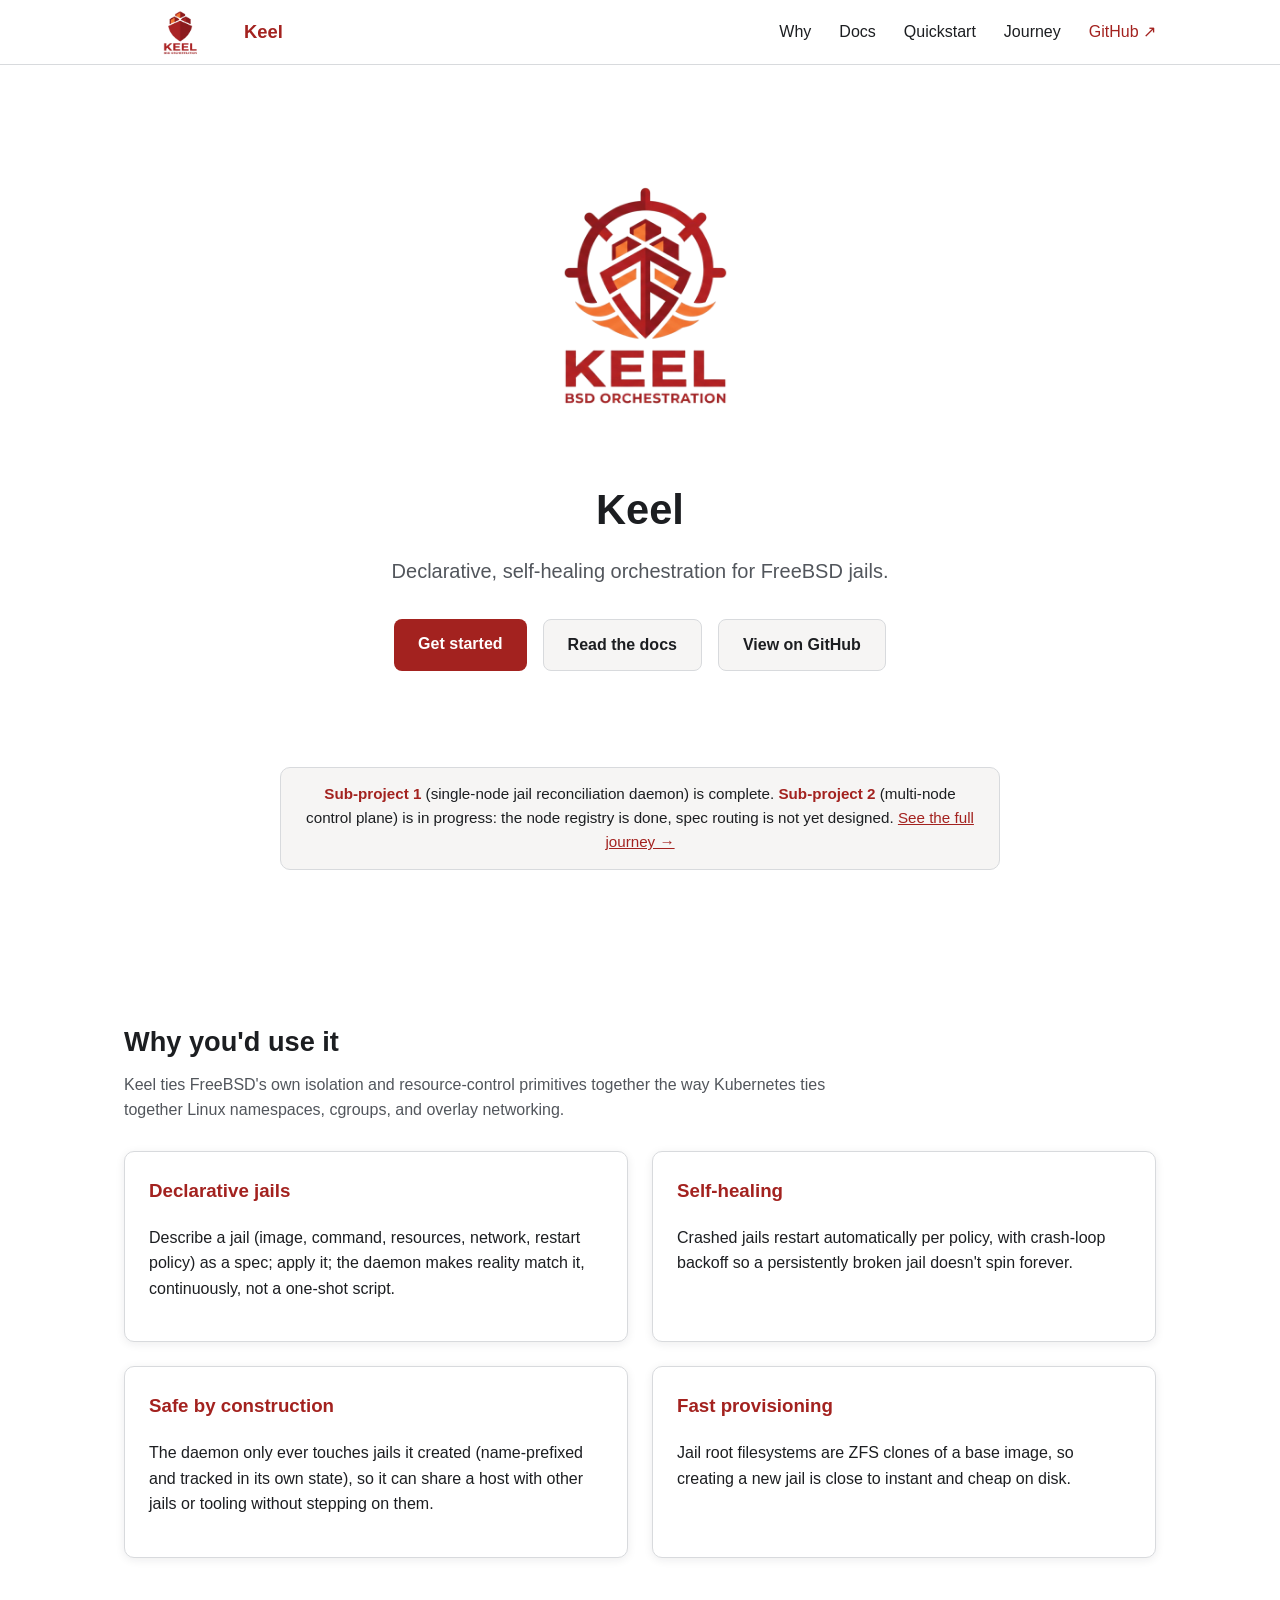
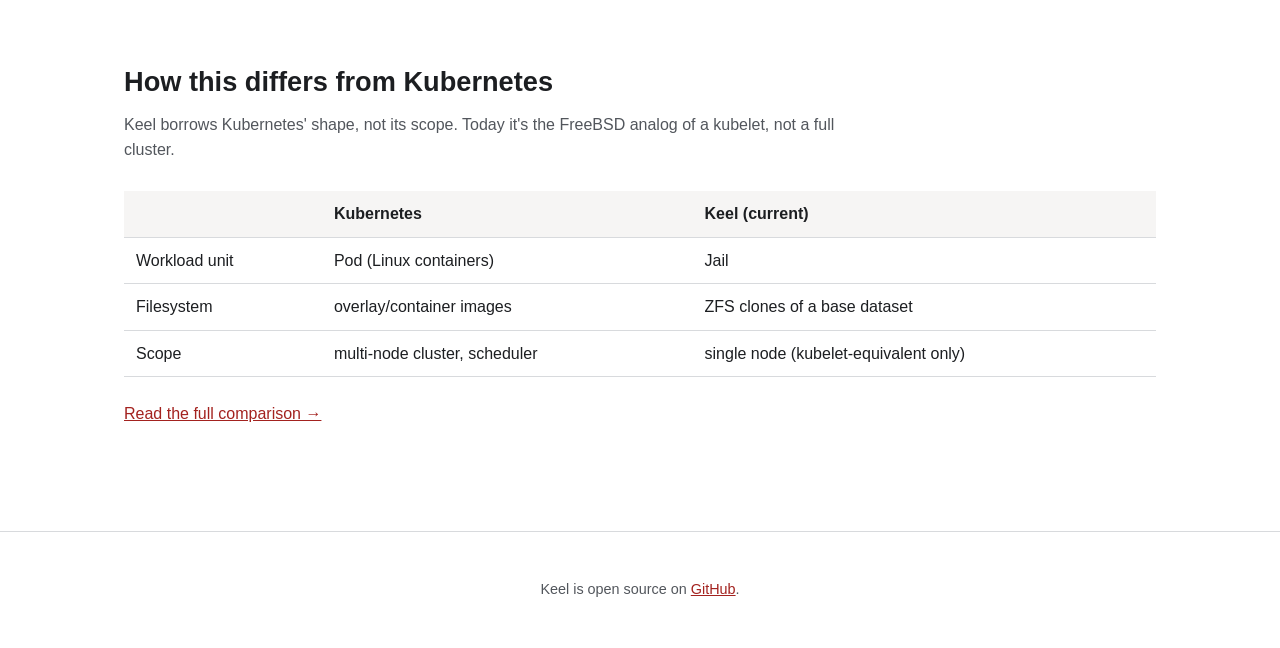
==== site/index.html @ 450c55c0 "fix: website images size" ====
<!doctype html>
<html lang="en">
<head>
<meta charset="utf-8">
<meta name="viewport" content="width=device-width, initial-scale=1">
<title>Keel · Declarative, self-healing orchestration for FreeBSD jails</title>
<link rel="icon" href="assets/keel-small.png">
<link rel="stylesheet" href="assets/style.css">
</head>
<body>
<header class="site-header">
  <div class="container nav">
    <a class="brand" href="index.html"><img src="assets/keel-small.png" alt="Keel logo" class="brand-logo">Keel</a>
    <nav class="nav-links">
      <a href="why.html">Why</a>
      <div class="nav-dropdown">
        <a href="docs/index.html">Docs</a>
        <div class="nav-dropdown-menu">
          <a href="docs/architecture.html">Architecture</a>
          <a href="docs/jailspec.html">JailSpec Reference</a>
          <a href="docs/cli.html">CLI Reference</a>
          <a href="docs/api.html">HTTP API Reference</a>
        </div>
      </div>
      <a href="quickstart.html">Quickstart</a>
      <a href="journey.html">Journey</a>
      <a class="nav-github" href="https://github.com/lebarondecharlus/keel" target="_blank" rel="noopener">GitHub &#8599;</a>
    </nav>
  </div>
</header>
<main>
  <section class="hero">
    <div class="container">
      <img src="assets/keel-logo.png" alt="Keel logo" class="hero-logo">
      <h1>Keel</h1>
      <p class="tagline">Declarative, self-healing orchestration for FreeBSD jails.</p>
      <div class="hero-ctas">
        <a class="btn btn-primary" href="quickstart.html">Get started</a>
        <a class="btn btn-secondary" href="docs/index.html">Read the docs</a>
        <a class="btn btn-secondary" href="https://github.com/lebarondecharlus/keel" target="_blank" rel="noopener">View on GitHub</a>
      </div>
    </div>
  </section>

  <section class="status">
    <div class="container">
      <div class="status-banner">
        <strong>Sub-project 1</strong> (single-node jail reconciliation daemon) is complete.
        <strong>Sub-project 2</strong> (multi-node control plane) is in progress: the node
        registry is done, spec routing is not yet designed.
        <a href="journey.html">See the full journey &rarr;</a>
      </div>
    </div>
  </section>

  <section class="features">
    <div class="container">
      <h2>Why you'd use it</h2>
      <p class="lead">Keel ties FreeBSD's own isolation and resource-control primitives together the way Kubernetes ties together Linux namespaces, cgroups, and overlay networking.</p>
      <div class="card-grid">
        <div class="card">
          <h3>Declarative jails</h3>
          <p>Describe a jail (image, command, resources, network, restart policy) as a spec; apply it; the daemon makes reality match it, continuously, not a one-shot script.</p>
        </div>
        <div class="card">
          <h3>Self-healing</h3>
          <p>Crashed jails restart automatically per policy, with crash-loop backoff so a persistently broken jail doesn't spin forever.</p>
        </div>
        <div class="card">
          <h3>Safe by construction</h3>
          <p>The daemon only ever touches jails it created (name-prefixed and tracked in its own state), so it can share a host with other jails or tooling without stepping on them.</p>
        </div>
        <div class="card">
          <h3>Fast provisioning</h3>
          <p>Jail root filesystems are ZFS clones of a base image, so creating a new jail is close to instant and cheap on disk.</p>
        </div>
      </div>
    </div>
  </section>

  <section class="comparison">
    <div class="container">
      <h2>How this differs from Kubernetes</h2>
      <p class="lead">Keel borrows Kubernetes' shape, not its scope. Today it's the FreeBSD analog of a kubelet, not a full cluster.</p>
      <table class="vs-table">
        <thead><tr><th></th><th>Kubernetes</th><th>Keel (current)</th></tr></thead>
        <tbody>
          <tr><td>Workload unit</td><td>Pod (Linux containers)</td><td>Jail</td></tr>
          <tr><td>Filesystem</td><td>overlay/container images</td><td>ZFS clones of a base dataset</td></tr>
          <tr><td>Scope</td><td>multi-node cluster, scheduler</td><td>single node (kubelet-equivalent only)</td></tr>
        </tbody>
      </table>
      <p><a href="why.html#vs-kubernetes">Read the full comparison &rarr;</a></p>
    </div>
  </section>
</main>
<footer class="site-footer">
  <div class="container">
    <p>Keel is open source on <a href="https://github.com/lebarondecharlus/keel" target="_blank" rel="noopener">GitHub</a>.</p>
  </div>
</footer>
</body>
</html>
---- site/assets/style.css ----
:root {
  --red-900: #6b1414;
  --red-700: #a3221f;
  --orange-500: #e08a3c;
  --slate-900: #1c1e21;
  --slate-600: #52565c;
  --slate-300: #d8dadd;
  --slate-100: #f6f5f4;
  --white: #ffffff;
  --radius: 10px;
  --shadow: 0 2px 10px rgba(28, 30, 33, 0.08);
  --max-width: 1080px;
}

* {
  box-sizing: border-box;
}

html,
body {
  margin: 0;
  padding: 0;
}

body {
  font-family: -apple-system, BlinkMacSystemFont, "Segoe UI", Roboto, Helvetica, Arial, sans-serif;
  color: var(--slate-900);
  background: var(--white);
  line-height: 1.6;
}

code,
pre {
  font-family: ui-monospace, SFMono-Regular, Menlo, Consolas, monospace;
}

a {
  color: var(--red-700);
}

.container {
  max-width: var(--max-width);
  margin: 0 auto;
  padding: 0 24px;
}

/* header / nav */
.site-header {
  border-bottom: 1px solid var(--slate-300);
  position: sticky;
  top: 0;
  background: rgba(255, 255, 255, 0.92);
  backdrop-filter: blur(6px);
  z-index: 10;
}

.nav {
  display: flex;
  align-items: center;
  justify-content: space-between;
  height: 64px;
}

.brand {
  display: flex;
  align-items: center;
  gap: 10px;
  font-weight: 700;
  font-size: 1.15rem;
  color: var(--red-700);
  text-decoration: none;
}

.brand-logo {
  height: 60px;
  width: auto;
}

.nav-links {
  display: flex;
  align-items: center;
  gap: 28px;
}

.nav-links a {
  color: var(--slate-900);
  text-decoration: none;
  font-weight: 500;
}

.nav-links a:hover {
  color: var(--red-700);
}

.nav-github {
  color: var(--red-700) !important;
}

.nav-dropdown {
  position: relative;
}

.nav-dropdown-menu {
  display: none;
  position: absolute;
  top: 100%;
  left: 0;
  background: var(--white);
  border: 1px solid var(--slate-300);
  border-radius: var(--radius);
  box-shadow: var(--shadow);
  padding: 8px;
  min-width: 200px;
}

.nav-dropdown:hover .nav-dropdown-menu,
.nav-dropdown:focus-within .nav-dropdown-menu {
  display: block;
}

.nav-dropdown-menu a {
  display: block;
  padding: 8px 10px;
  border-radius: 6px;
}

.nav-dropdown-menu a:hover {
  background: var(--slate-100);
}

/* hero */
.hero {
  padding: 80px 0 56px;
  text-align: center;
}

.hero-logo {
  height: 300px;
  margin-bottom: 24px;
}

.hero h1 {
  font-size: 2.6rem;
  margin: 0 0 12px;
}

.hero .tagline {
  font-size: 1.25rem;
  color: var(--slate-600);
  max-width: 640px;
  margin: 0 auto 32px;
}

.hero-ctas {
  display: flex;
  gap: 16px;
  justify-content: center;
  flex-wrap: wrap;
}

.btn {
  display: inline-block;
  padding: 12px 24px;
  border-radius: 8px;
  text-decoration: none;
  font-weight: 600;
}

.btn-primary {
  background: var(--red-700);
  color: var(--white);
}

.btn-primary:hover {
  background: var(--red-900);
}

.btn-secondary {
  background: var(--slate-100);
  color: var(--slate-900);
  border: 1px solid var(--slate-300);
}

.btn-secondary:hover {
  border-color: var(--red-700);
  color: var(--red-700);
}

/* status banner */
.status-banner {
  background: var(--slate-100);
  border: 1px solid var(--slate-300);
  border-radius: var(--radius);
  padding: 14px 20px;
  margin: 0 auto 48px;
  max-width: 720px;
  text-align: center;
  font-size: 0.95rem;
}

.status-banner strong {
  color: var(--red-700);
}

/* page header (non-home pages) */
.page-header {
  padding: 56px 0 24px;
}

.page-header h1 {
  font-size: 2.2rem;
  margin: 0 0 8px;
}

/* sections */
section {
  padding: 40px 0;
}

section h2 {
  font-size: 1.7rem;
  margin-bottom: 8px;
}

section p.lead {
  color: var(--slate-600);
  margin-top: 0;
  margin-bottom: 28px;
  max-width: 720px;
}

/* feature grid */
.card-grid {
  display: grid;
  grid-template-columns: repeat(2, 1fr);
  gap: 24px;
}

.card {
  background: var(--white);
  border: 1px solid var(--slate-300);
  border-radius: var(--radius);
  box-shadow: var(--shadow);
  padding: 24px;
}

.card h3 {
  margin-top: 0;
  color: var(--red-700);
}

.link-card-grid {
  display: grid;
  grid-template-columns: repeat(2, 1fr);
  gap: 20px;
}

.link-card {
  display: block;
  border: 1px solid var(--slate-300);
  border-radius: var(--radius);
  padding: 20px;
  text-decoration: none;
  color: inherit;
  box-shadow: var(--shadow);
}

.link-card:hover {
  border-color: var(--red-700);
}

.link-card h3 {
  color: var(--red-700);
  margin: 0 0 8px;
}

.link-card p {
  margin: 0;
  color: var(--slate-600);
}

/* feature list (why.html) */
ul.feature-list {
  padding-left: 20px;
}

ul.feature-list li {
  margin-bottom: 16px;
}

/* tables */
table {
  width: 100%;
  border-collapse: collapse;
  margin: 24px 0;
}

th,
td {
  text-align: left;
  padding: 10px 12px;
  border-bottom: 1px solid var(--slate-300);
  vertical-align: top;
}

th {
  background: var(--slate-100);
}

/* code blocks */
pre {
  background: var(--slate-900);
  color: var(--slate-100);
  padding: 18px 20px;
  border-radius: var(--radius);
  overflow-x: auto;
  font-size: 0.9rem;
}

p code,
li code,
td code,
th code {
  background: var(--slate-100);
  padding: 2px 6px;
  border-radius: 4px;
  font-size: 0.9em;
}

/* milestone / timeline (journey page) */
.milestone {
  border-left: 3px solid var(--orange-500);
  padding-left: 24px;
  margin-bottom: 40px;
}

.milestone h3 {
  color: var(--red-700);
  margin-bottom: 4px;
}

.milestone .badge {
  display: inline-block;
  background: var(--slate-100);
  border-radius: 999px;
  padding: 2px 10px;
  font-size: 0.8rem;
  color: var(--slate-600);
  margin-left: 8px;
  font-weight: normal;
}

footer.site-footer {
  border-top: 1px solid var(--slate-300);
  padding: 32px 0;
  margin-top: 48px;
  text-align: center;
  color: var(--slate-600);
  font-size: 0.9rem;
}

/* responsive */
@media (max-width: 720px) {
  .nav-links {
    gap: 16px;
    font-size: 0.9rem;
  }
  .brand-logo {
    height: 26px;
  }
  .card-grid,
  .link-card-grid {
    grid-template-columns: 1fr;
  }
  .hero h1 {
    font-size: 2rem;
  }
}
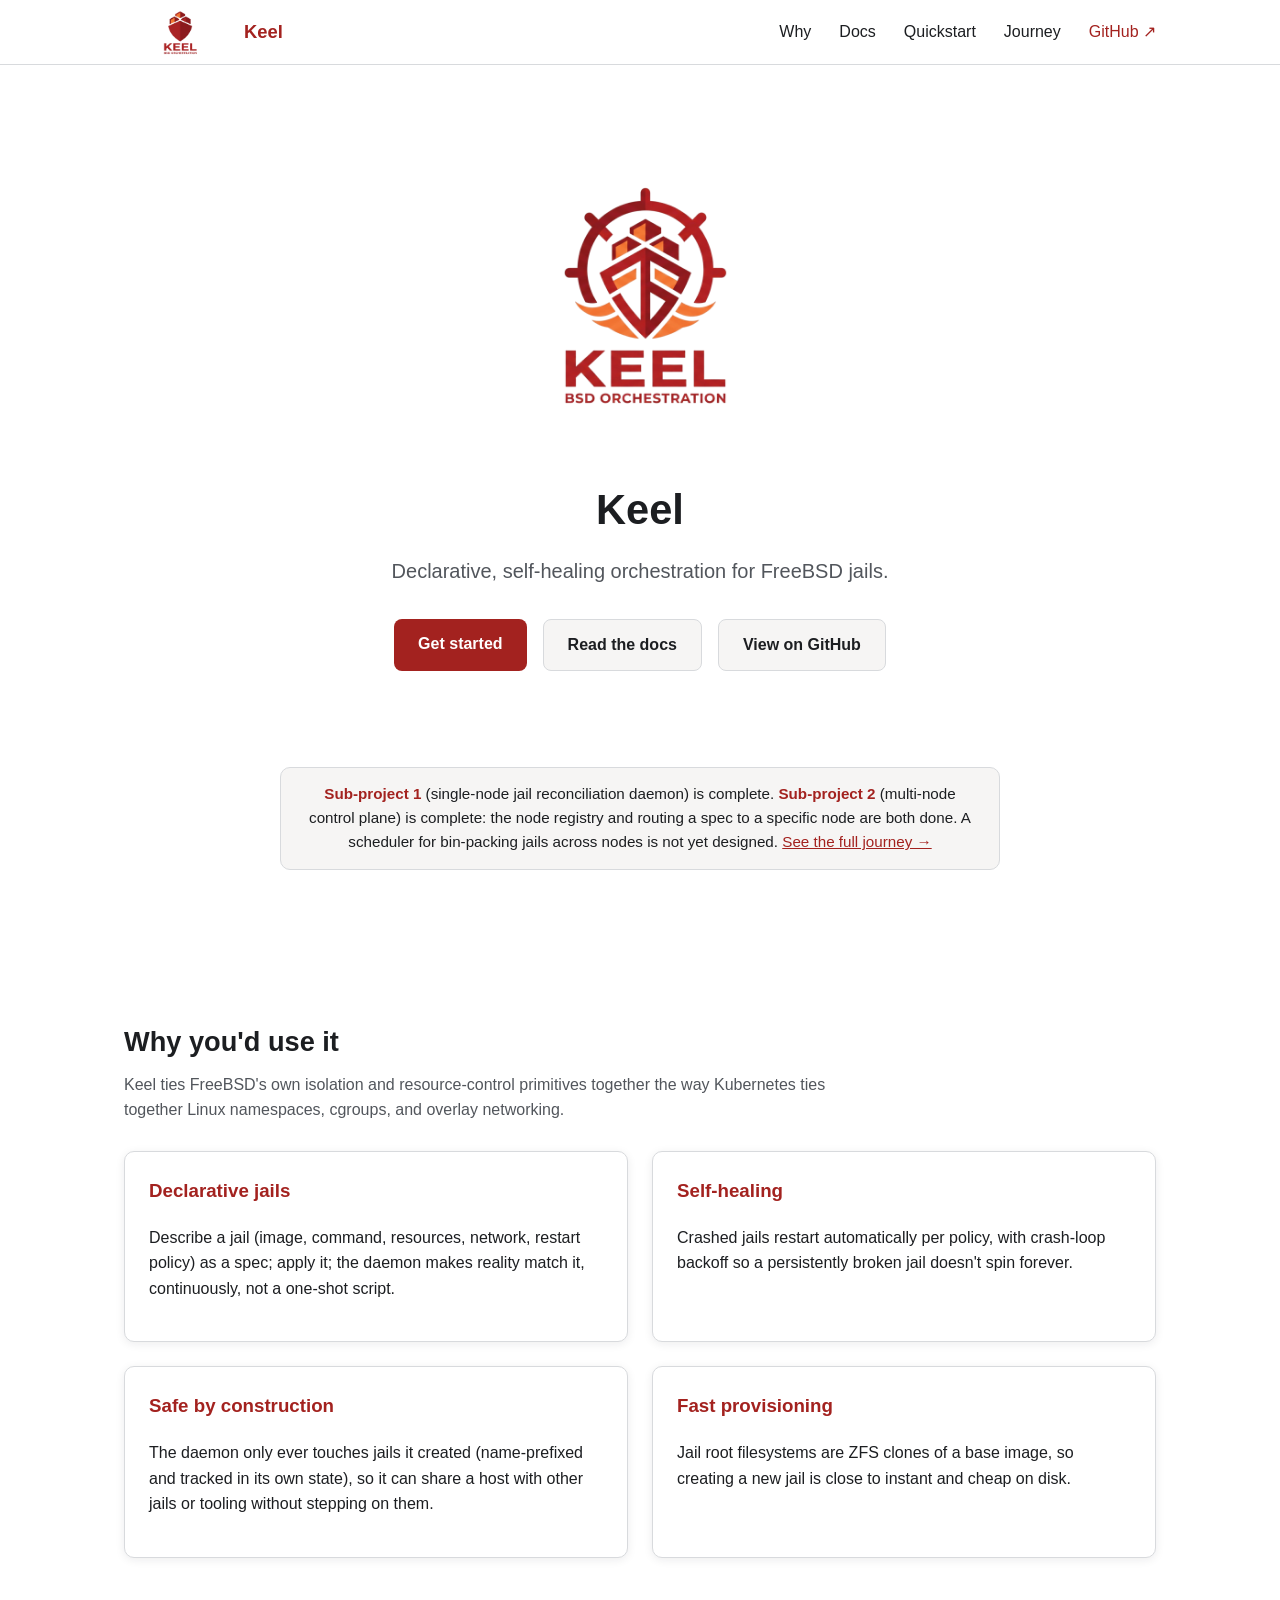
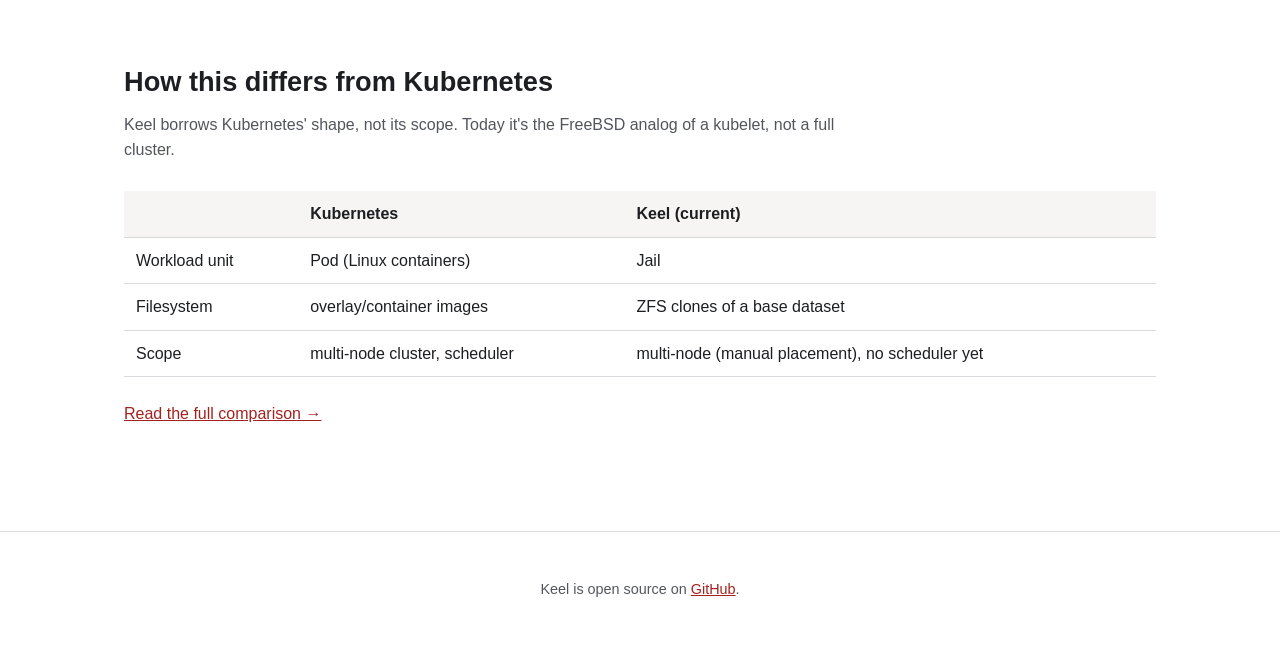
==== commit 6c0d7621: "Update README and website for Milestone 8 completion Mark sub-project 2 (multi-node control plane) c" ====
--- a/site/index.html
+++ b/site/index.html
@@ -46,8 +46,9 @@
     <div class="container">
       <div class="status-banner">
         <strong>Sub-project 1</strong> (single-node jail reconciliation daemon) is complete.
-        <strong>Sub-project 2</strong> (multi-node control plane) is in progress: the node
-        registry is done, spec routing is not yet designed.
+        <strong>Sub-project 2</strong> (multi-node control plane) is complete: the node
+        registry and routing a spec to a specific node are both done. A scheduler for
+        bin-packing jails across nodes is not yet designed.
         <a href="journey.html">See the full journey &rarr;</a>
       </div>
     </div>
@@ -87,7 +88,7 @@
         <tbody>
           <tr><td>Workload unit</td><td>Pod (Linux containers)</td><td>Jail</td></tr>
           <tr><td>Filesystem</td><td>overlay/container images</td><td>ZFS clones of a base dataset</td></tr>
-          <tr><td>Scope</td><td>multi-node cluster, scheduler</td><td>single node (kubelet-equivalent only)</td></tr>
+          <tr><td>Scope</td><td>multi-node cluster, scheduler</td><td>multi-node (manual placement), no scheduler yet</td></tr>
         </tbody>
       </table>
       <p><a href="why.html#vs-kubernetes">Read the full comparison &rarr;</a></p>
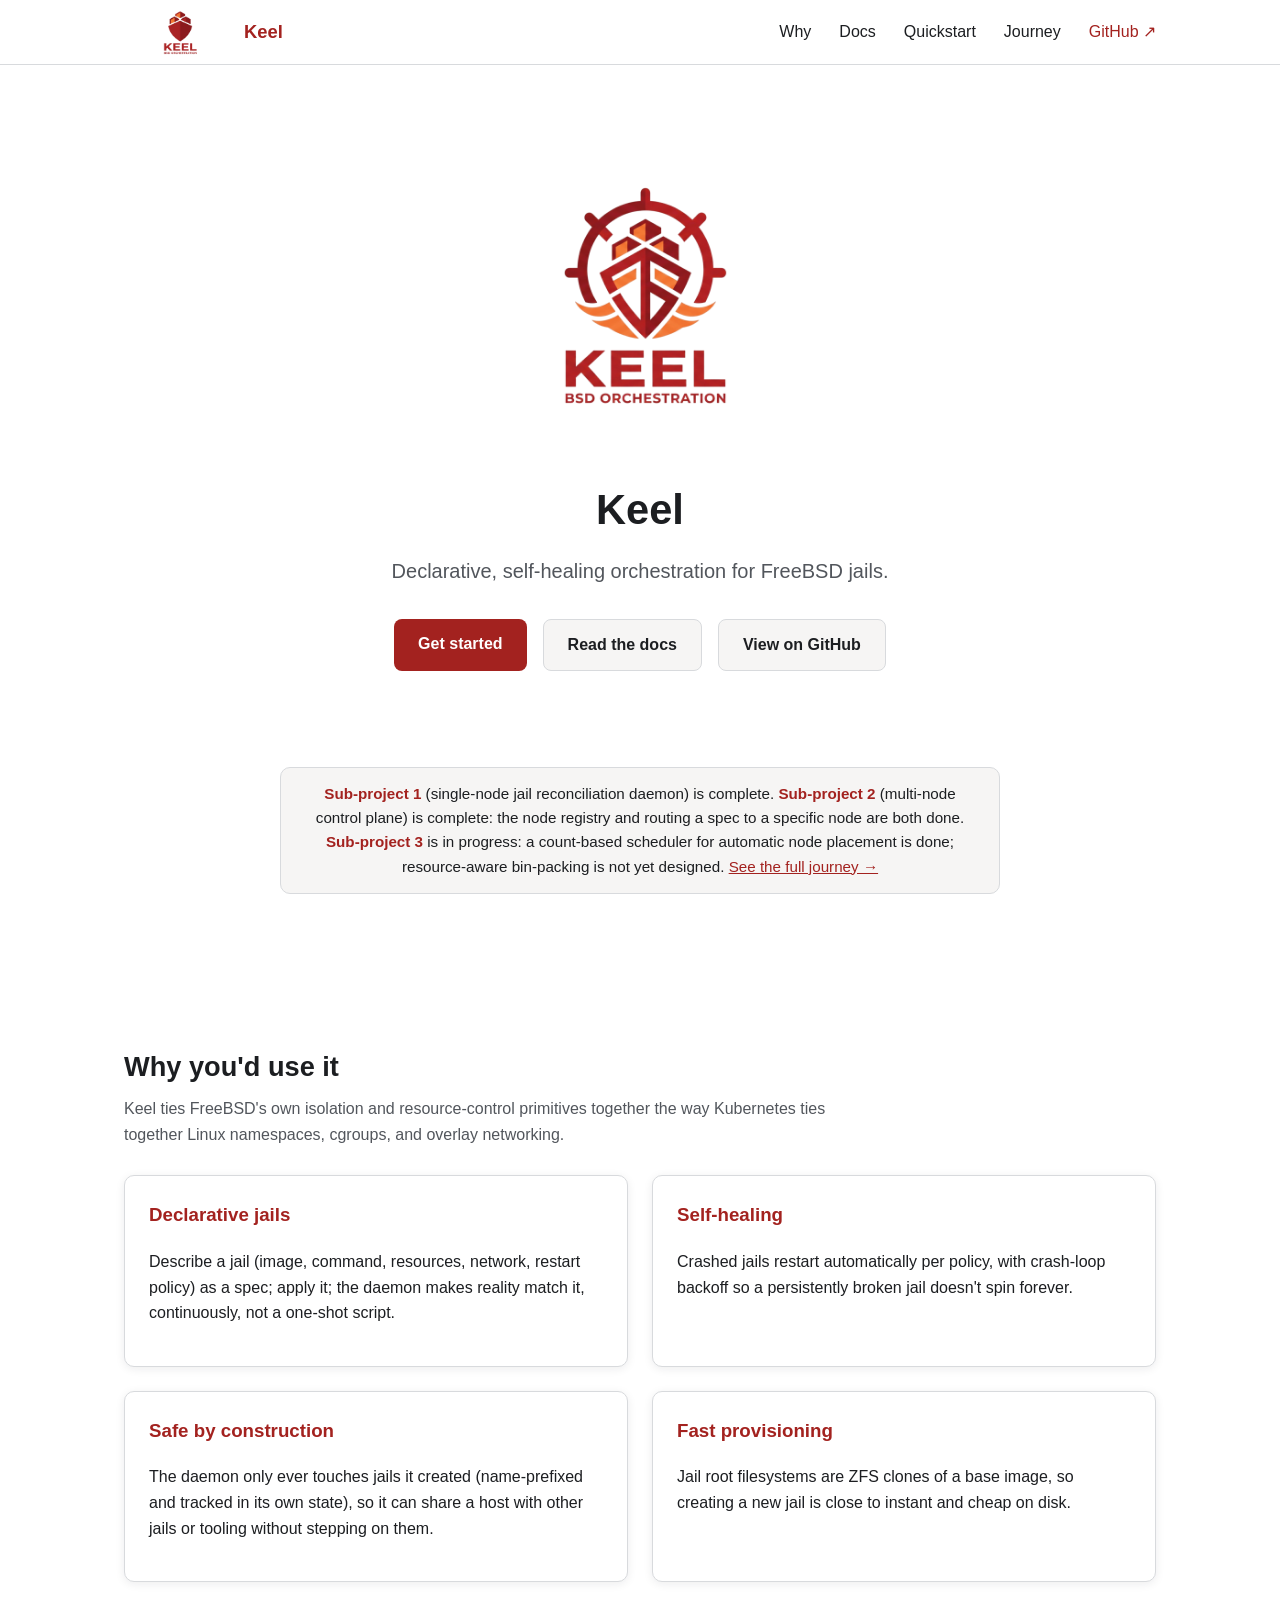
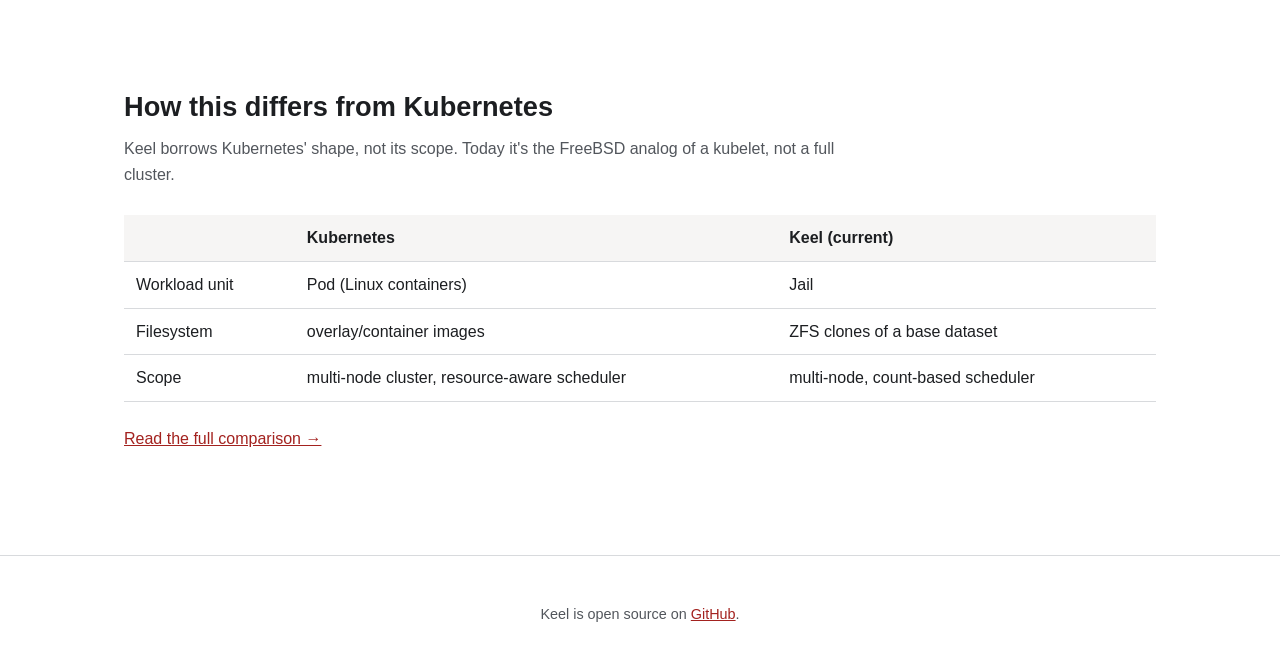
==== commit 757e9ba5: "Update README and website for Milestone 9 completion Mark sub-project 3's scheduler milestone done o" ====
--- a/site/index.html
+++ b/site/index.html
@@ -47,8 +47,9 @@
       <div class="status-banner">
         <strong>Sub-project 1</strong> (single-node jail reconciliation daemon) is complete.
         <strong>Sub-project 2</strong> (multi-node control plane) is complete: the node
-        registry and routing a spec to a specific node are both done. A scheduler for
-        bin-packing jails across nodes is not yet designed.
+        registry and routing a spec to a specific node are both done.
+        <strong>Sub-project 3</strong> is in progress: a count-based scheduler for
+        automatic node placement is done; resource-aware bin-packing is not yet designed.
         <a href="journey.html">See the full journey &rarr;</a>
       </div>
     </div>
@@ -88,7 +89,7 @@
         <tbody>
           <tr><td>Workload unit</td><td>Pod (Linux containers)</td><td>Jail</td></tr>
           <tr><td>Filesystem</td><td>overlay/container images</td><td>ZFS clones of a base dataset</td></tr>
-          <tr><td>Scope</td><td>multi-node cluster, scheduler</td><td>multi-node (manual placement), no scheduler yet</td></tr>
+          <tr><td>Scope</td><td>multi-node cluster, resource-aware scheduler</td><td>multi-node, count-based scheduler</td></tr>
         </tbody>
       </table>
       <p><a href="why.html#vs-kubernetes">Read the full comparison &rarr;</a></p>
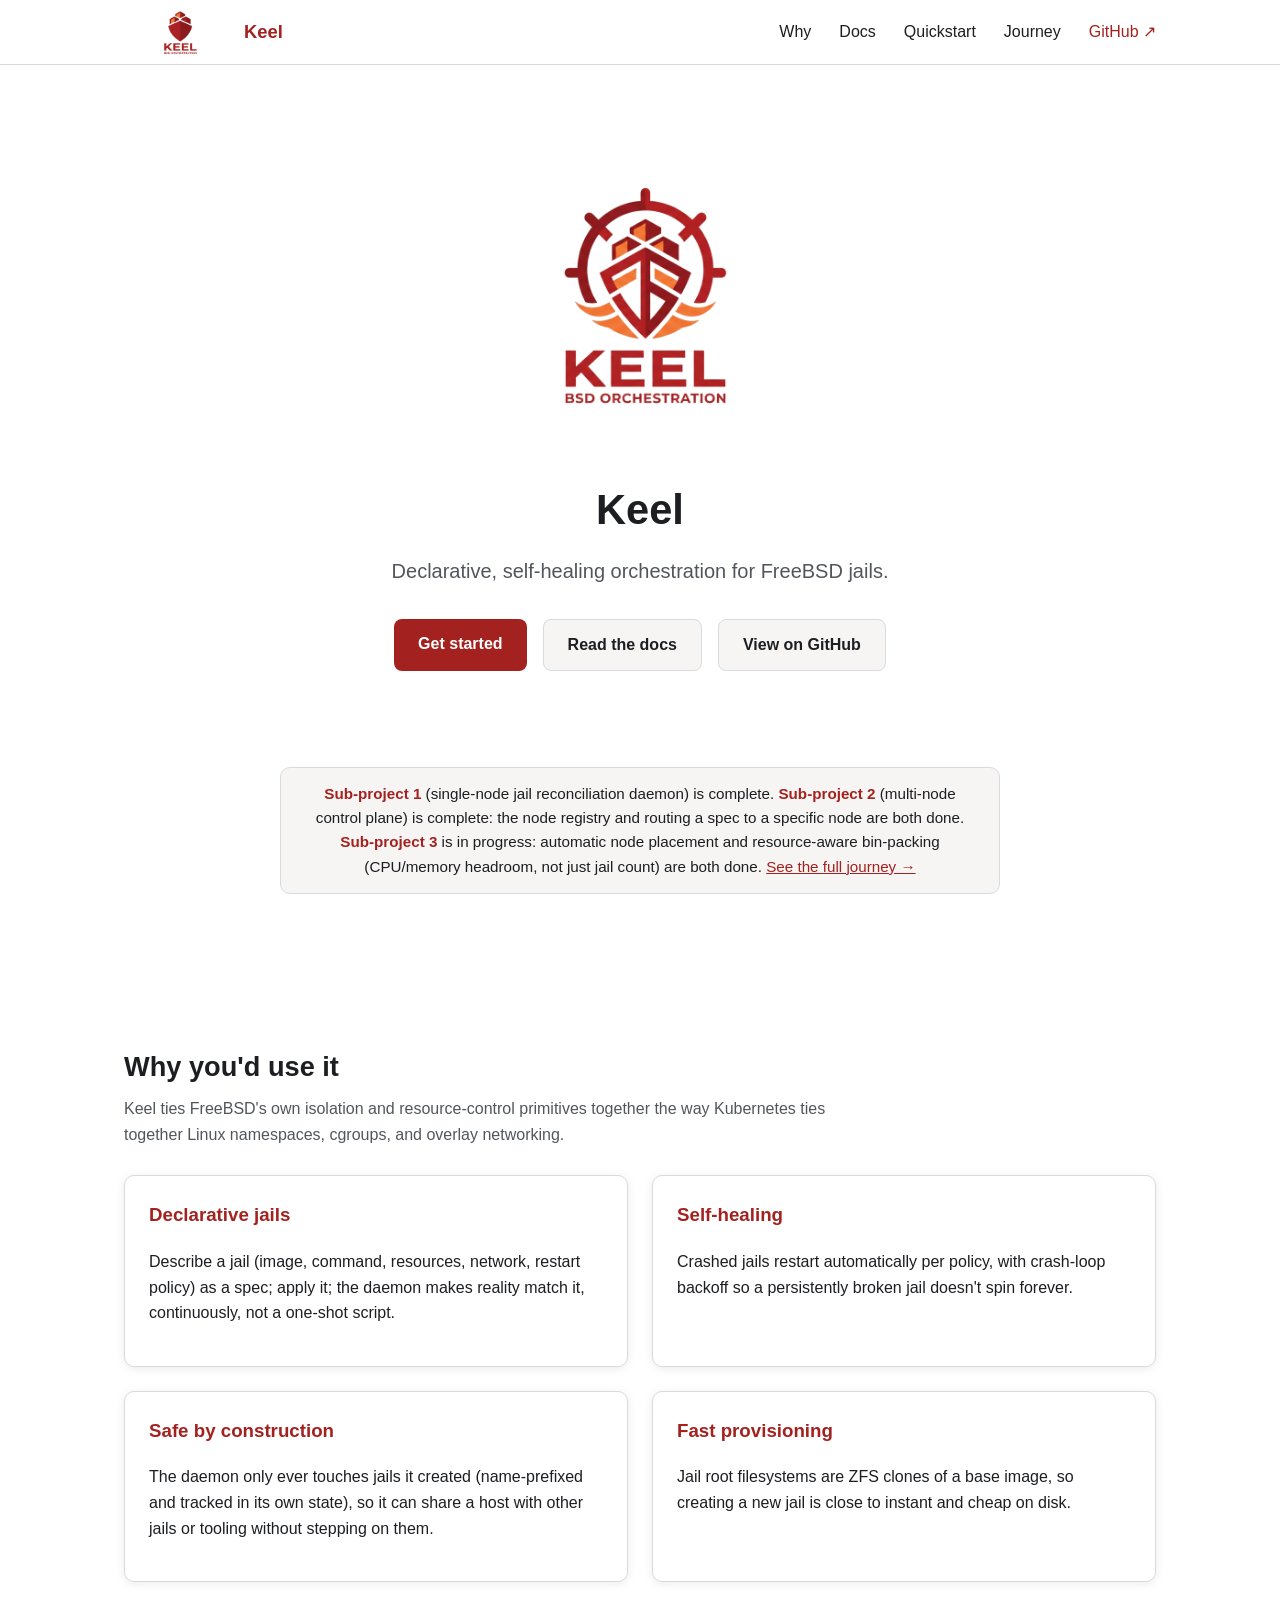
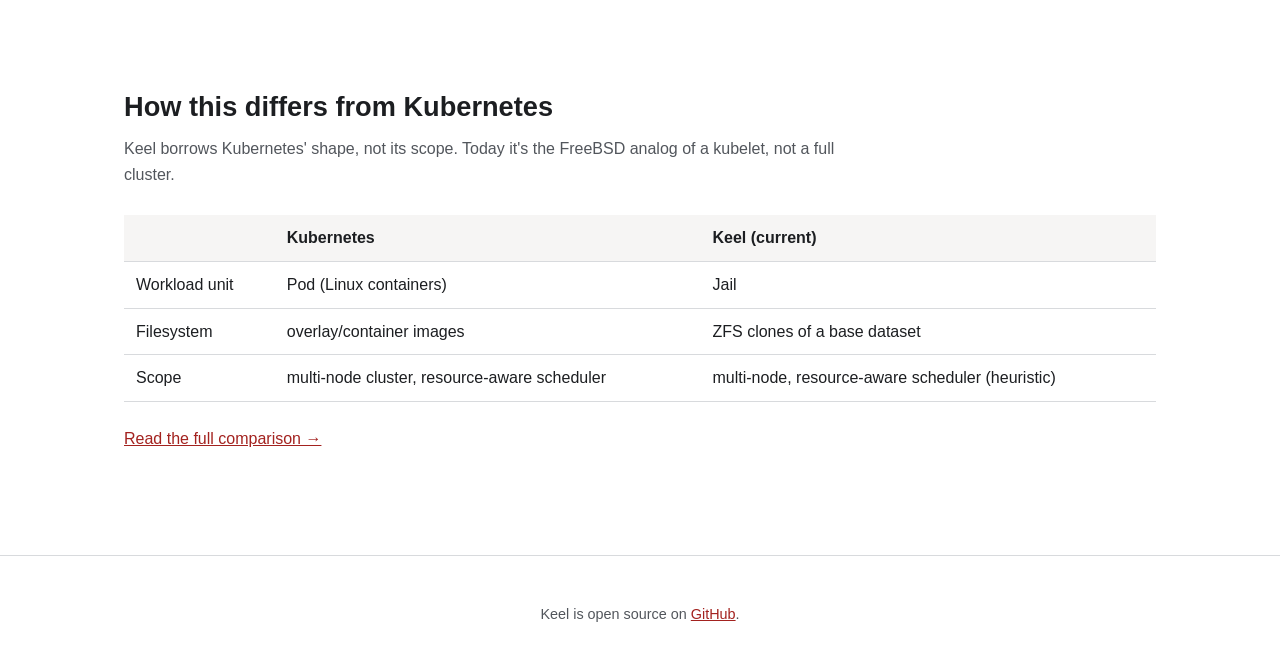
==== commit a98a2c28: "Update README and website for Milestone 10 completion Mark sub-project 3's resource-aware bin-packin" ====
--- a/site/index.html
+++ b/site/index.html
@@ -48,8 +48,8 @@
         <strong>Sub-project 1</strong> (single-node jail reconciliation daemon) is complete.
         <strong>Sub-project 2</strong> (multi-node control plane) is complete: the node
         registry and routing a spec to a specific node are both done.
-        <strong>Sub-project 3</strong> is in progress: a count-based scheduler for
-        automatic node placement is done; resource-aware bin-packing is not yet designed.
+        <strong>Sub-project 3</strong> is in progress: automatic node placement and
+        resource-aware bin-packing (CPU/memory headroom, not just jail count) are both done.
         <a href="journey.html">See the full journey &rarr;</a>
       </div>
     </div>
@@ -89,7 +89,7 @@
         <tbody>
           <tr><td>Workload unit</td><td>Pod (Linux containers)</td><td>Jail</td></tr>
           <tr><td>Filesystem</td><td>overlay/container images</td><td>ZFS clones of a base dataset</td></tr>
-          <tr><td>Scope</td><td>multi-node cluster, resource-aware scheduler</td><td>multi-node, count-based scheduler</td></tr>
+          <tr><td>Scope</td><td>multi-node cluster, resource-aware scheduler</td><td>multi-node, resource-aware scheduler (heuristic)</td></tr>
         </tbody>
       </table>
       <p><a href="why.html#vs-kubernetes">Read the full comparison &rarr;</a></p>
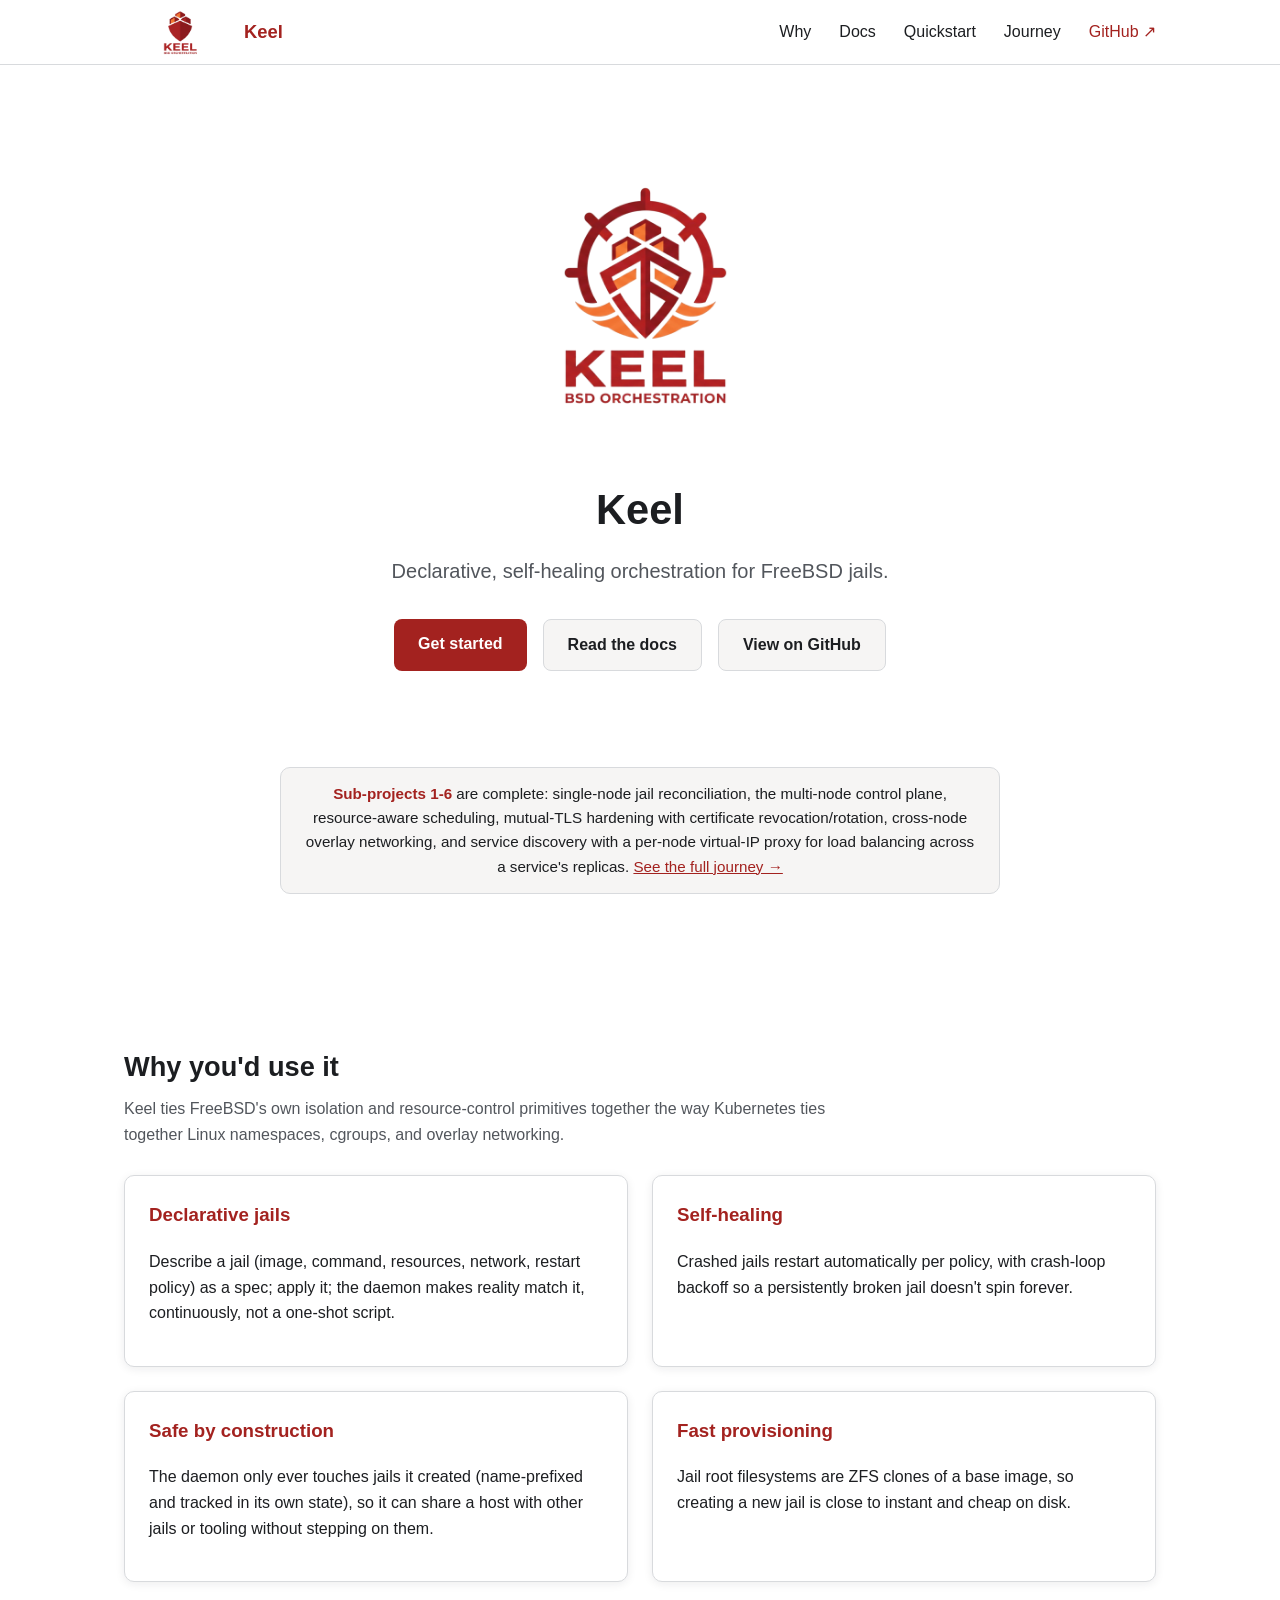
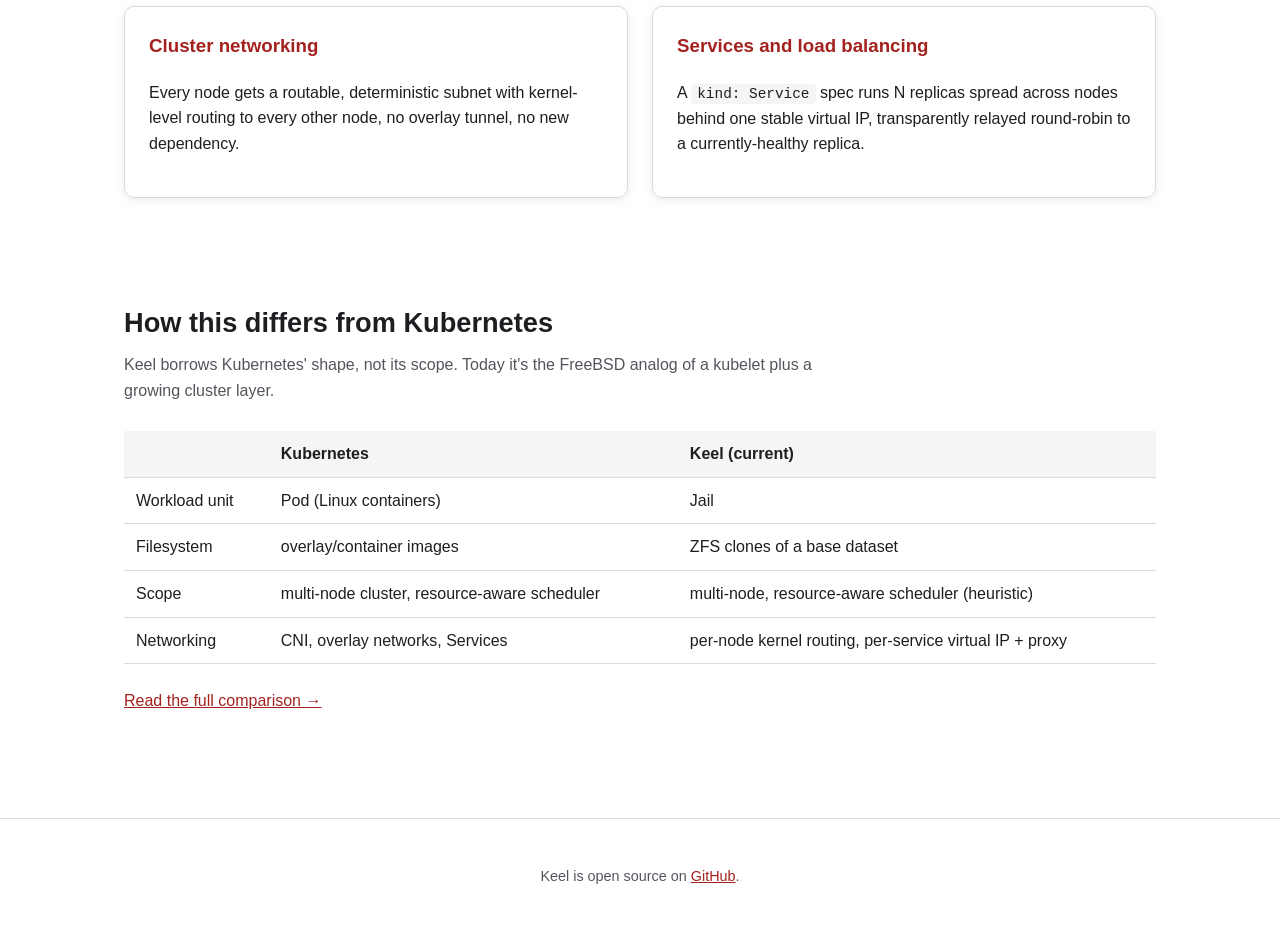
==== commit 5be74472: "Update website for Milestones 14-16: cluster networking, services, load balancing The site (site/*.h" ====
--- a/site/index.html
+++ b/site/index.html
@@ -45,11 +45,11 @@
   <section class="status">
     <div class="container">
       <div class="status-banner">
-        <strong>Sub-project 1</strong> (single-node jail reconciliation daemon) is complete.
-        <strong>Sub-project 2</strong> (multi-node control plane) is complete: the node
-        registry and routing a spec to a specific node are both done.
-        <strong>Sub-project 3</strong> is in progress: automatic node placement and
-        resource-aware bin-packing (CPU/memory headroom, not just jail count) are both done.
+        <strong>Sub-projects 1-6</strong> are complete: single-node jail reconciliation,
+        the multi-node control plane, resource-aware scheduling, mutual-TLS
+        hardening with certificate revocation/rotation, cross-node overlay
+        networking, and service discovery with a per-node virtual-IP proxy
+        for load balancing across a service's replicas.
         <a href="journey.html">See the full journey &rarr;</a>
       </div>
     </div>
@@ -76,6 +76,14 @@
           <h3>Fast provisioning</h3>
           <p>Jail root filesystems are ZFS clones of a base image, so creating a new jail is close to instant and cheap on disk.</p>
         </div>
+        <div class="card">
+          <h3>Cluster networking</h3>
+          <p>Every node gets a routable, deterministic subnet with kernel-level routing to every other node, no overlay tunnel, no new dependency.</p>
+        </div>
+        <div class="card">
+          <h3>Services and load balancing</h3>
+          <p>A <code>kind: Service</code> spec runs N replicas spread across nodes behind one stable virtual IP, transparently relayed round-robin to a currently-healthy replica.</p>
+        </div>
       </div>
     </div>
   </section>
@@ -83,13 +91,14 @@
   <section class="comparison">
     <div class="container">
       <h2>How this differs from Kubernetes</h2>
-      <p class="lead">Keel borrows Kubernetes' shape, not its scope. Today it's the FreeBSD analog of a kubelet, not a full cluster.</p>
+      <p class="lead">Keel borrows Kubernetes' shape, not its scope. Today it's the FreeBSD analog of a kubelet plus a growing cluster layer.</p>
       <table class="vs-table">
         <thead><tr><th></th><th>Kubernetes</th><th>Keel (current)</th></tr></thead>
         <tbody>
           <tr><td>Workload unit</td><td>Pod (Linux containers)</td><td>Jail</td></tr>
           <tr><td>Filesystem</td><td>overlay/container images</td><td>ZFS clones of a base dataset</td></tr>
           <tr><td>Scope</td><td>multi-node cluster, resource-aware scheduler</td><td>multi-node, resource-aware scheduler (heuristic)</td></tr>
+          <tr><td>Networking</td><td>CNI, overlay networks, Services</td><td>per-node kernel routing, per-service virtual IP + proxy</td></tr>
         </tbody>
       </table>
       <p><a href="why.html#vs-kubernetes">Read the full comparison &rarr;</a></p>
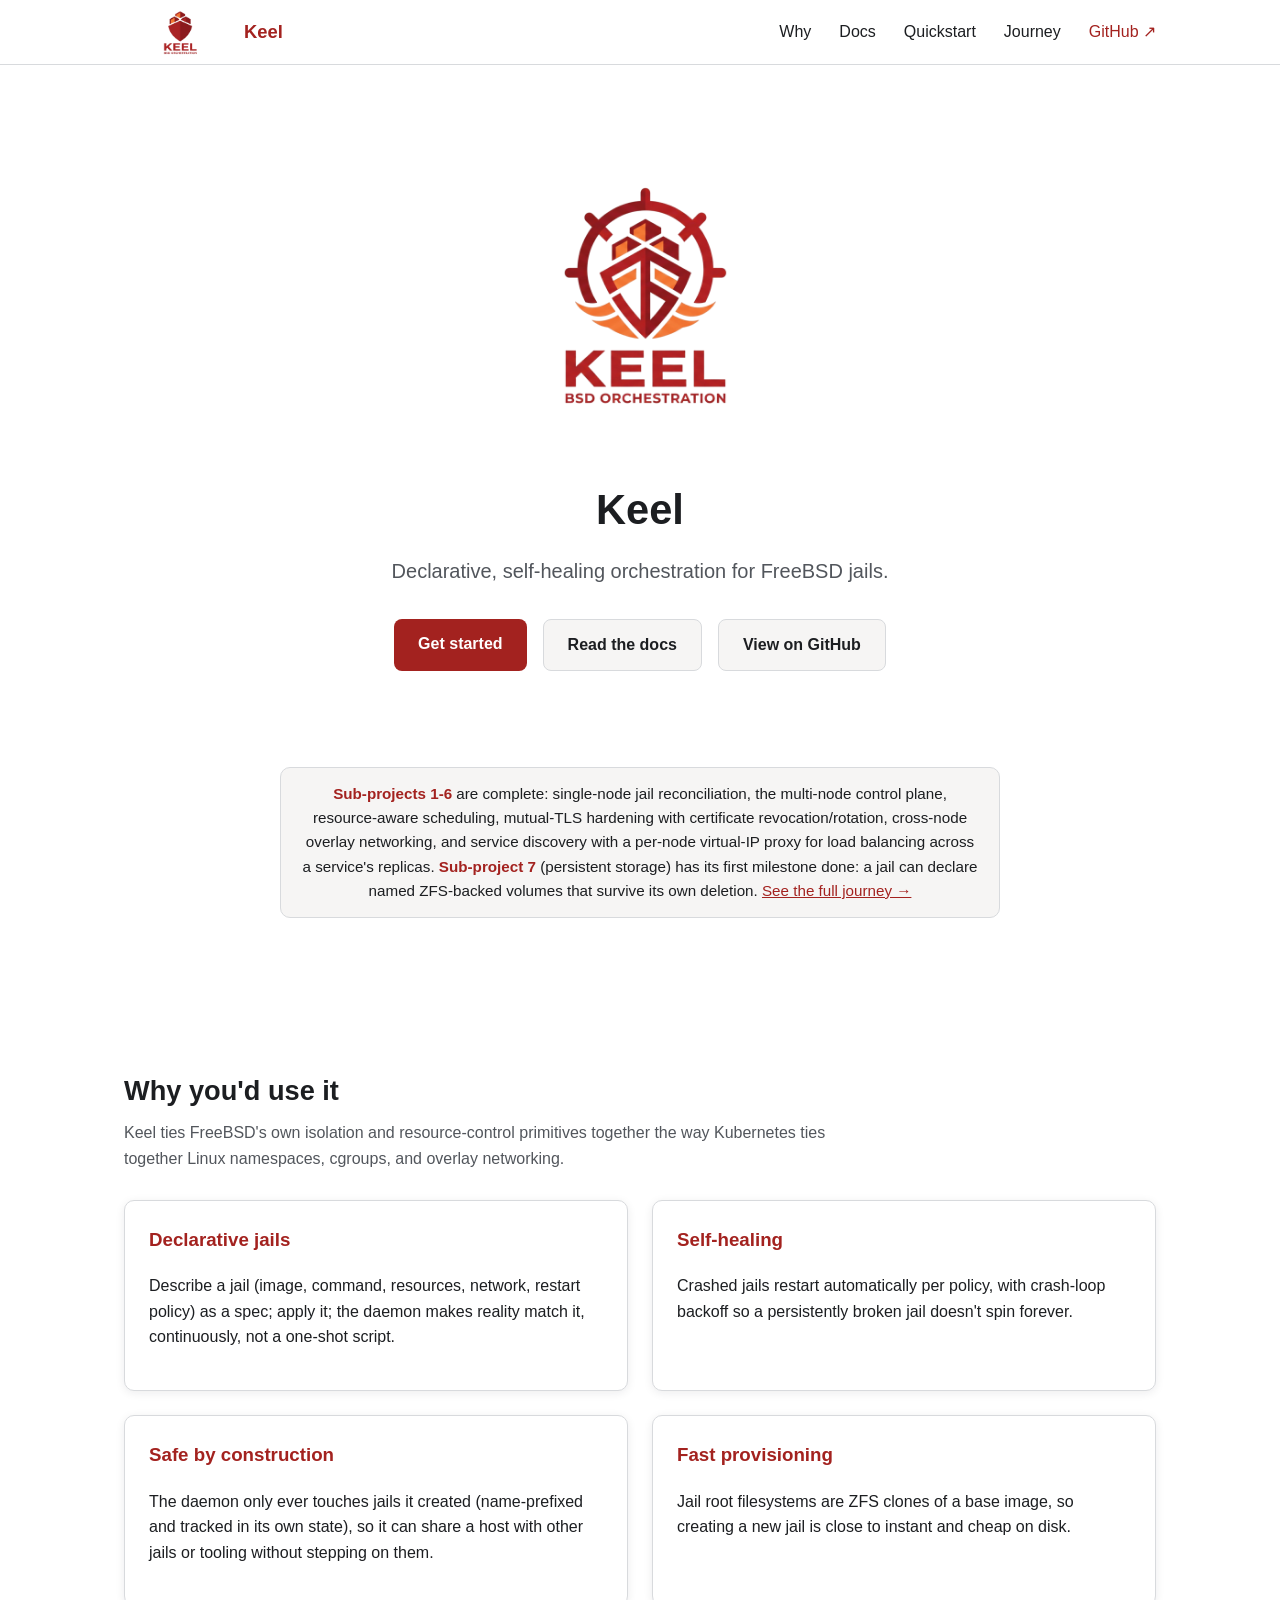
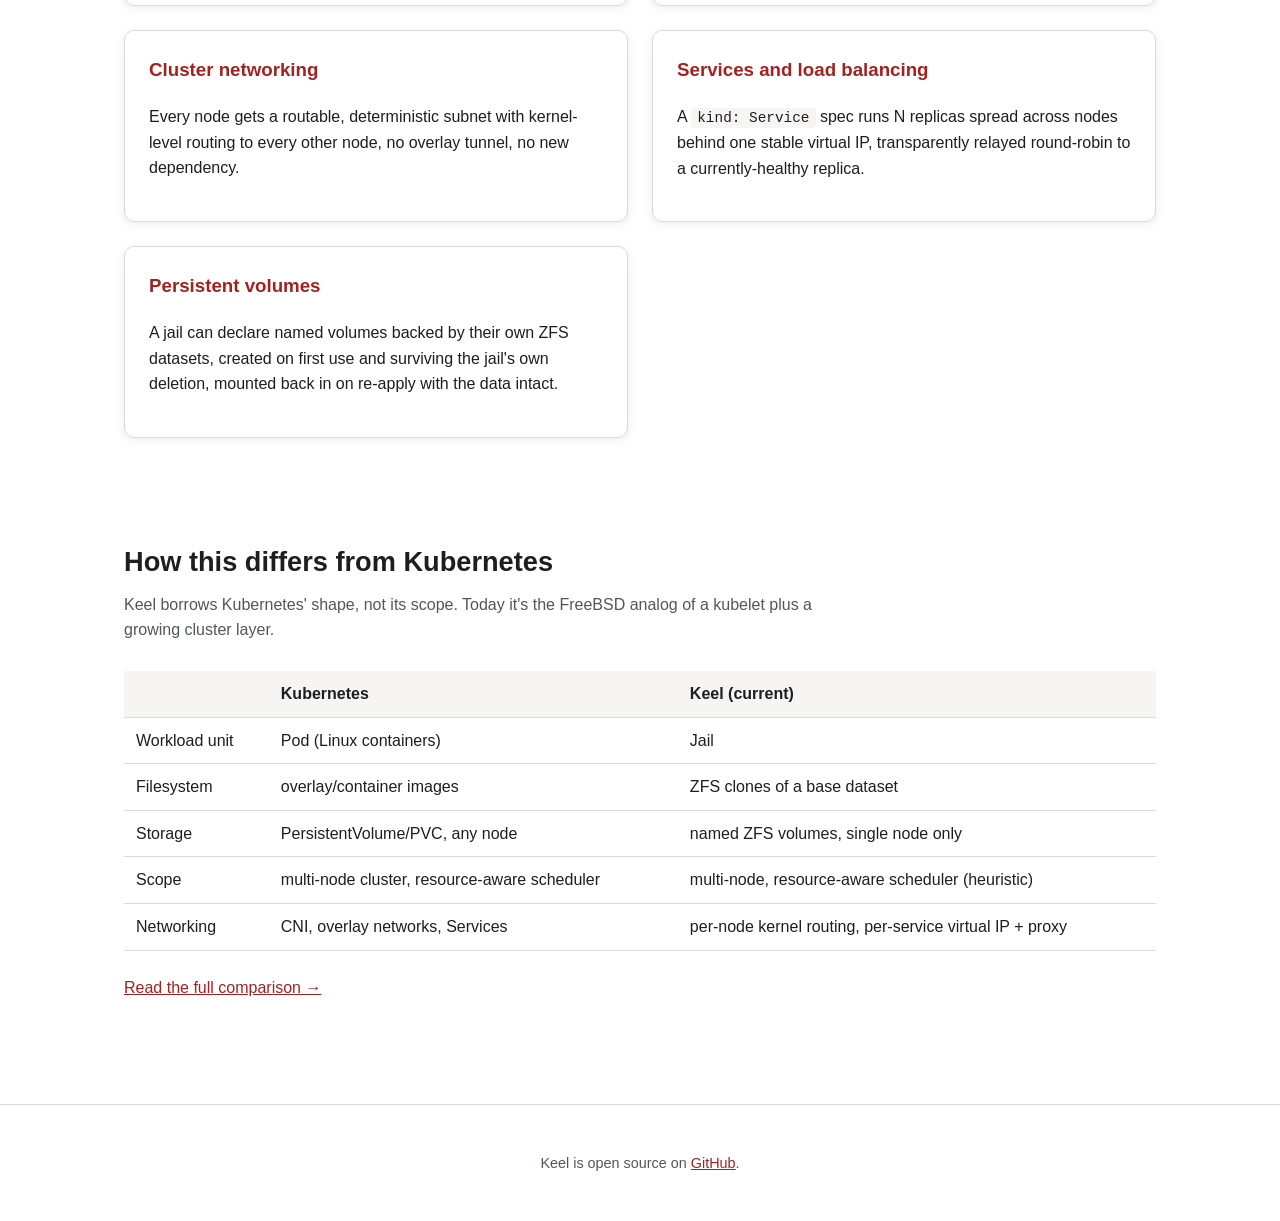
==== commit 41e6f2da: "Update README and website with real 3-node VM verification results for Milestone 17 README: describe" ====
--- a/site/index.html
+++ b/site/index.html
@@ -49,7 +49,9 @@
         the multi-node control plane, resource-aware scheduling, mutual-TLS
         hardening with certificate revocation/rotation, cross-node overlay
         networking, and service discovery with a per-node virtual-IP proxy
-        for load balancing across a service's replicas.
+        for load balancing across a service's replicas. <strong>Sub-project 7</strong>
+        (persistent storage) has its first milestone done: a jail can declare
+        named ZFS-backed volumes that survive its own deletion.
         <a href="journey.html">See the full journey &rarr;</a>
       </div>
     </div>
@@ -84,6 +86,10 @@
           <h3>Services and load balancing</h3>
           <p>A <code>kind: Service</code> spec runs N replicas spread across nodes behind one stable virtual IP, transparently relayed round-robin to a currently-healthy replica.</p>
         </div>
+        <div class="card">
+          <h3>Persistent volumes</h3>
+          <p>A jail can declare named volumes backed by their own ZFS datasets, created on first use and surviving the jail's own deletion, mounted back in on re-apply with the data intact.</p>
+        </div>
       </div>
     </div>
   </section>
@@ -97,6 +103,7 @@
         <tbody>
           <tr><td>Workload unit</td><td>Pod (Linux containers)</td><td>Jail</td></tr>
           <tr><td>Filesystem</td><td>overlay/container images</td><td>ZFS clones of a base dataset</td></tr>
+          <tr><td>Storage</td><td>PersistentVolume/PVC, any node</td><td>named ZFS volumes, single node only</td></tr>
           <tr><td>Scope</td><td>multi-node cluster, resource-aware scheduler</td><td>multi-node, resource-aware scheduler (heuristic)</td></tr>
           <tr><td>Networking</td><td>CNI, overlay networks, Services</td><td>per-node kernel routing, per-service virtual IP + proxy</td></tr>
         </tbody>
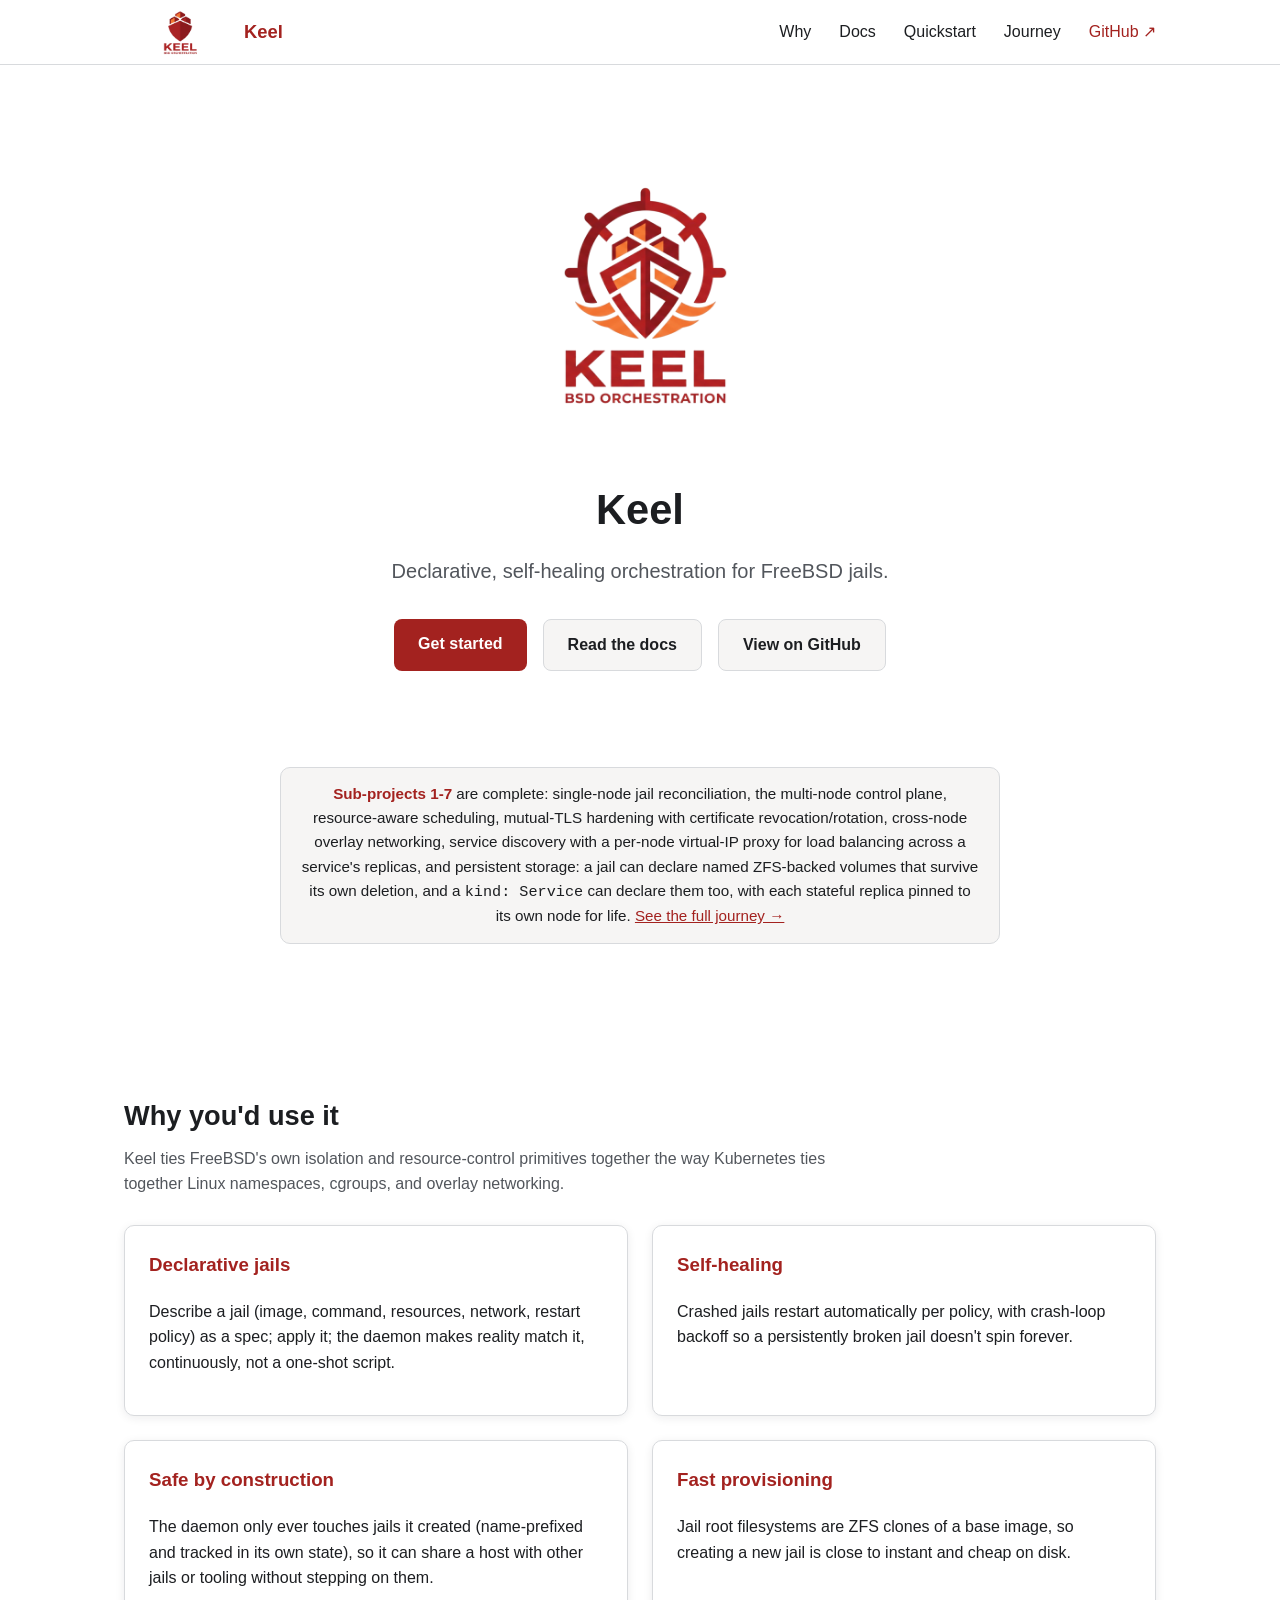
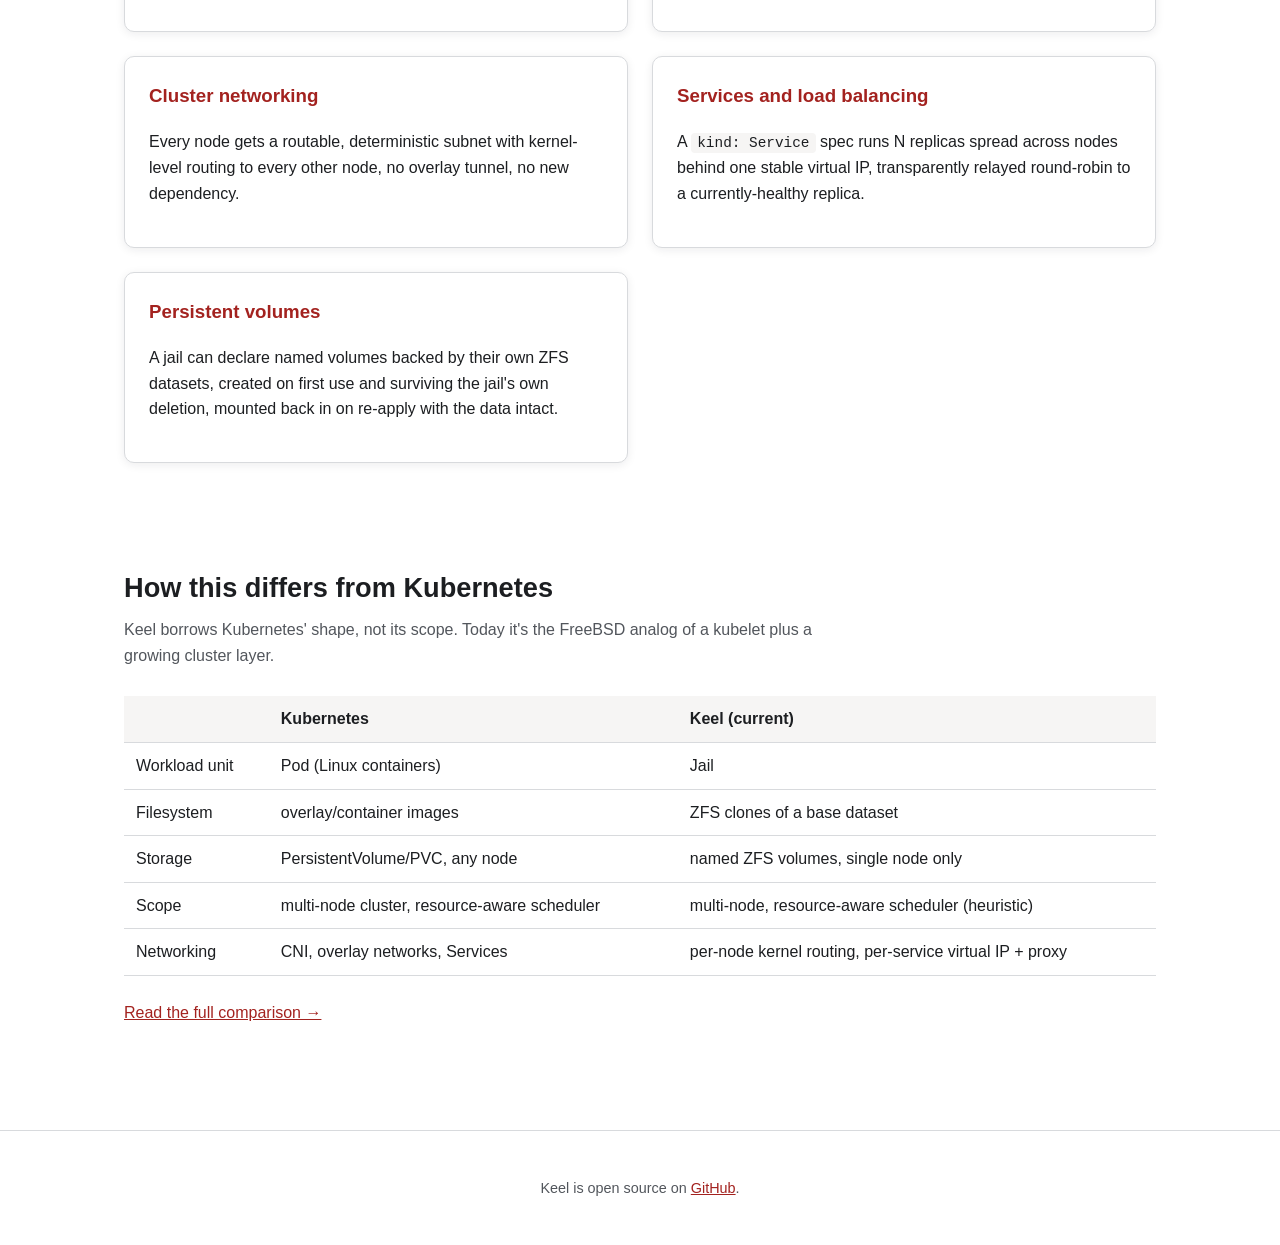
==== commit 9a3b8e25: "Implement Milestone 18: stateful services via node-pinning Adds volumes to kind: Service templates, " ====
--- a/site/index.html
+++ b/site/index.html
@@ -45,13 +45,14 @@
   <section class="status">
     <div class="container">
       <div class="status-banner">
-        <strong>Sub-projects 1-6</strong> are complete: single-node jail reconciliation,
+        <strong>Sub-projects 1-7</strong> are complete: single-node jail reconciliation,
         the multi-node control plane, resource-aware scheduling, mutual-TLS
         hardening with certificate revocation/rotation, cross-node overlay
-        networking, and service discovery with a per-node virtual-IP proxy
-        for load balancing across a service's replicas. <strong>Sub-project 7</strong>
-        (persistent storage) has its first milestone done: a jail can declare
-        named ZFS-backed volumes that survive its own deletion.
+        networking, service discovery with a per-node virtual-IP proxy
+        for load balancing across a service's replicas, and persistent
+        storage: a jail can declare named ZFS-backed volumes that survive
+        its own deletion, and a <code>kind: Service</code> can declare them
+        too, with each stateful replica pinned to its own node for life.
         <a href="journey.html">See the full journey &rarr;</a>
       </div>
     </div>
